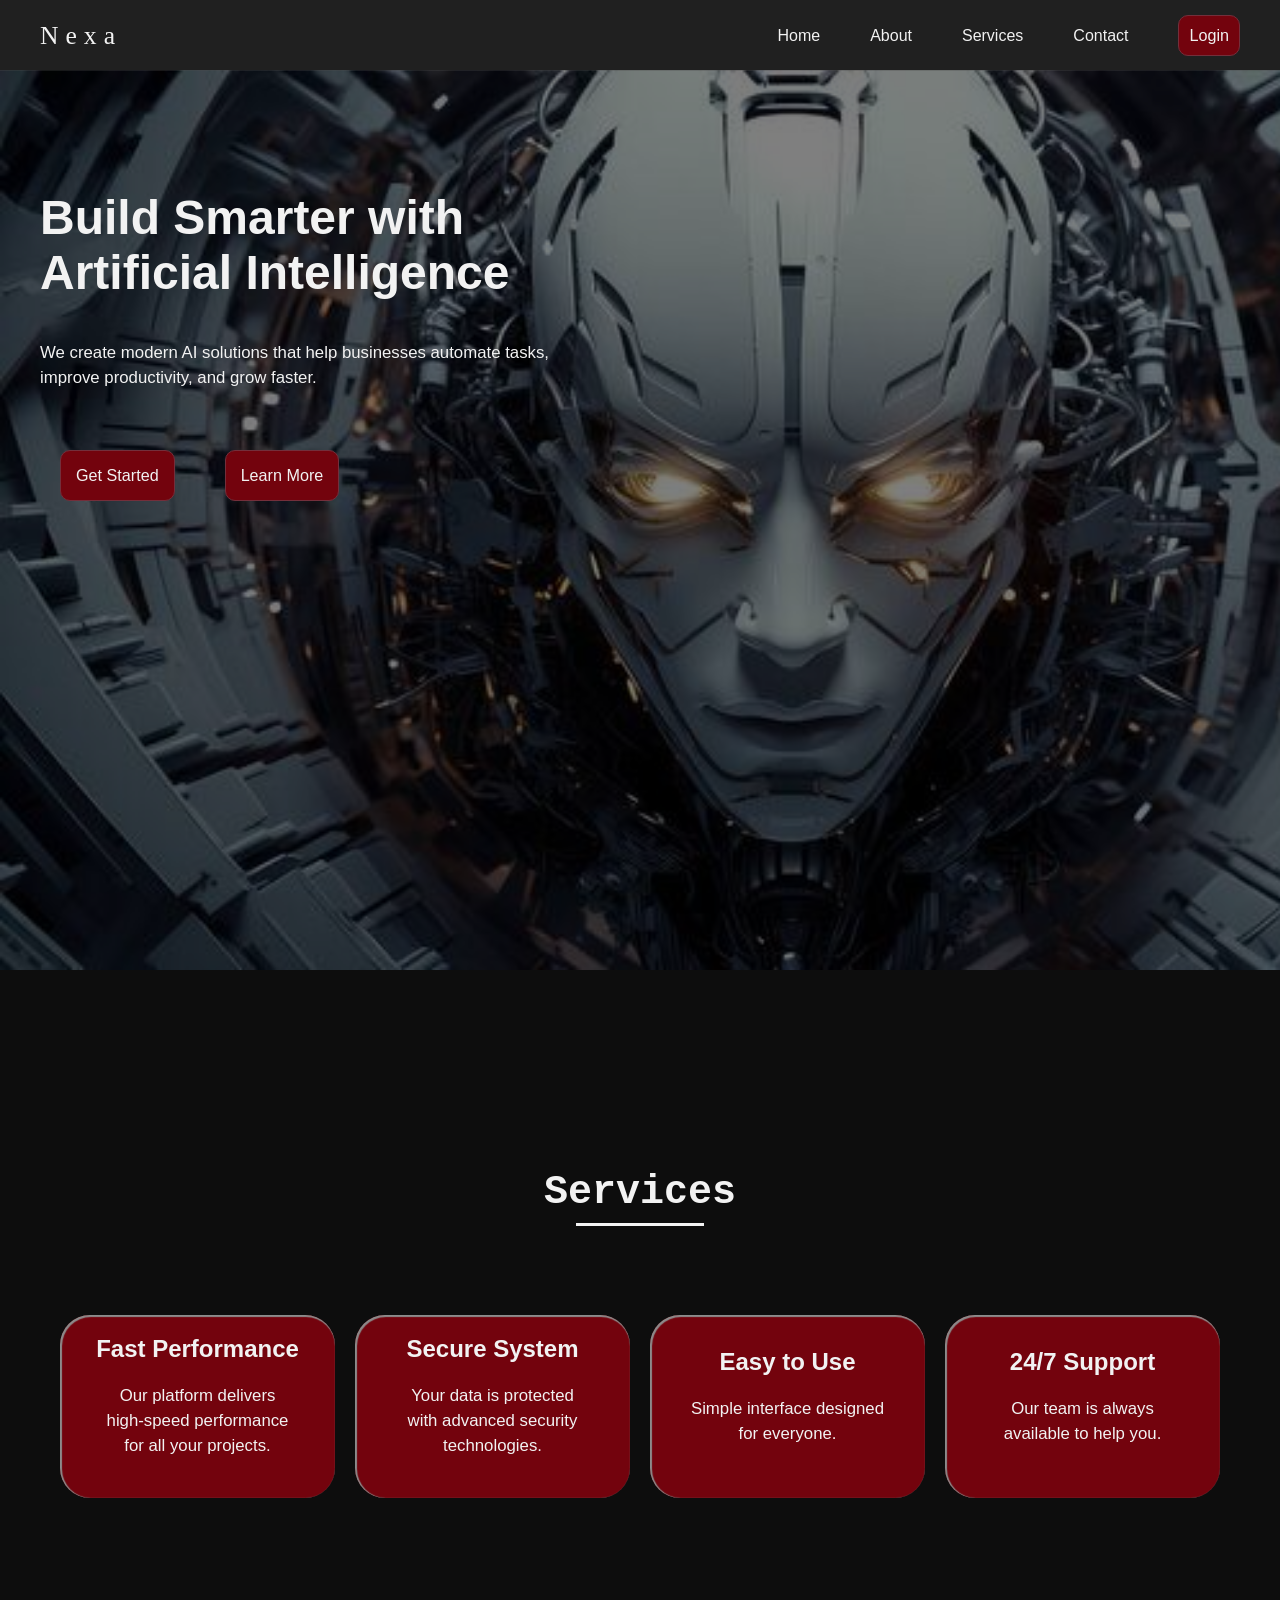
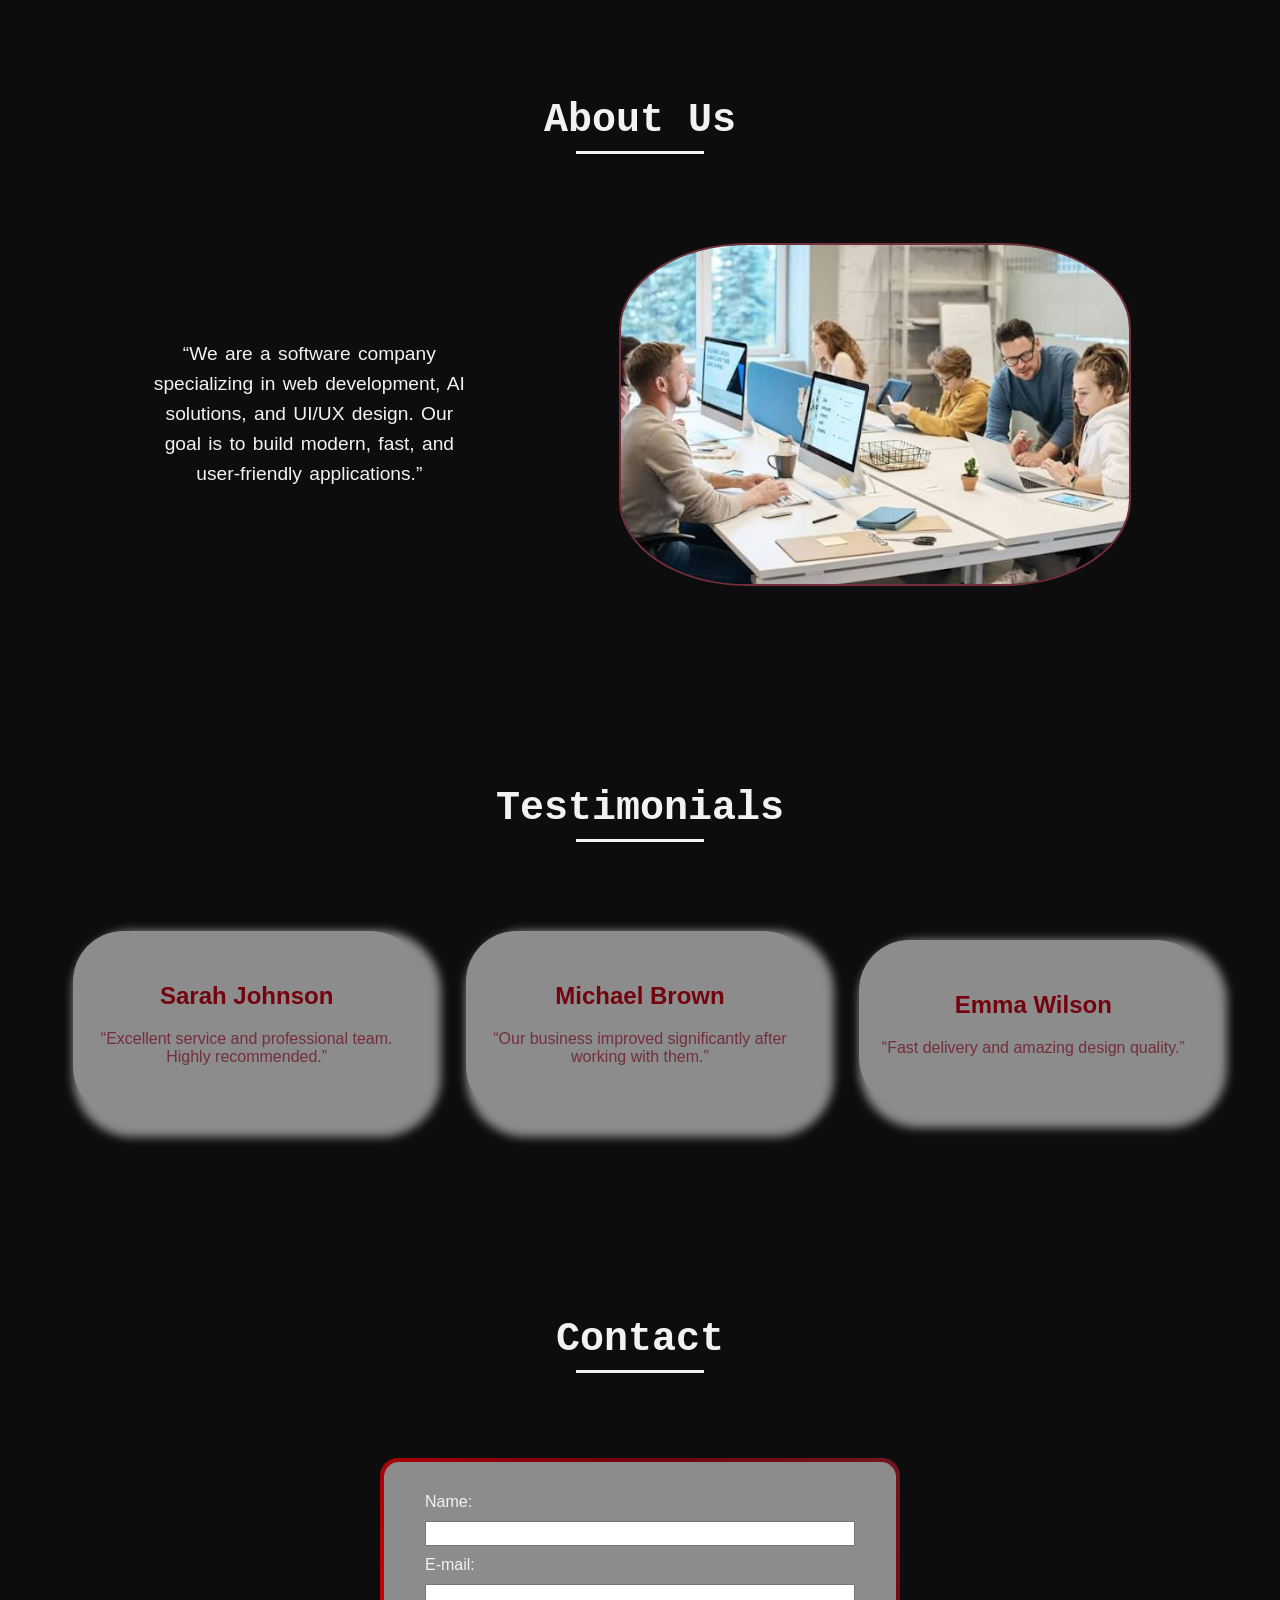
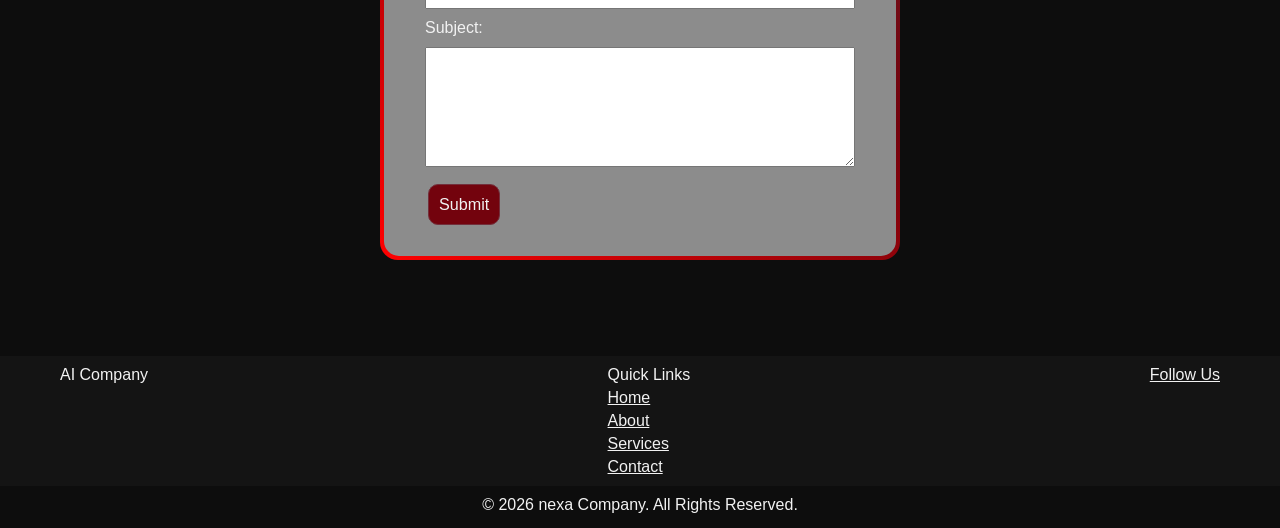
==== index.html @ d4a1c1ac "first upload" ====
<!DOCTYPE html>
<html lang="en">

<head>
    <meta charset="UTF-8">
    <meta name="viewport" content="width=device-width, initial-scale=1.0">
    <title>Nexa Company</title>
    <link rel="stylesheet" href="style.css">
</head>

<body>
    <header>
        <div class="logo">Nexa</div>
        <div class="nav-bar">
            <a href="#home">Home</a>
            <a href="#about">About</a>
            <a href="#services">Services</a>
            <a href="#contact">Contact</a>
            <a href="login.html"><button>Login</button></a>
        </div>

    </header>
    <div class="hero-section" id="home">
        <div class="overlay">
            <h1>Build Smarter with Artificial Intelligence</h1>
            <p>We create modern AI solutions that help businesses automate tasks, improve productivity, and grow faster.
            </p>
            <div class="btn">
                <button>Get Started</button>
                <button>Learn More</button>
            </div>
        </div>
    </div>
    <div class="Services" id="services">
        <div class="title">Services</div>
        <div class="cards">
            <div class="card">
                <h2>Fast Performance</h2>
                <p>Our platform delivers high-speed performance for all your projects.</p>
            </div>
            <div class="card">
                <h2>Secure System</h2>
                <p>Your data is protected with advanced security technologies.</p>
            </div>
            <div class="card">
                <h2>Easy to Use</h2>
                <p>Simple interface designed for everyone.</p>
            </div>
            <div class="card">
                <h2>24/7 Support</h2>
                <p>Our team is always available to help you.</p>
            </div>
        </div>
    </div>
    <div class="about" id="about">
        <div class="title">About Us</div>
        <div class="info">
            <q>We are a software company specializing in web development, AI solutions, and UI/UX design. Our goal is to
                build modern, fast, and user-friendly applications.</q>
            <img src="about.jpg" alt="">
        </div>
    </div>
    <div class="services"></div>
    <div class="statistics"></div>
    <div class="pricing"></div>
    <div class="testimonials">
        <div class="title">Testimonials</div>
        <div class="cards two">
            <div class="card-two">
                <h2>Sarah Johnson</h2>
                <q>Excellent service and professional team. Highly recommended.</q>
            </div>
            <div class="card-two">
                <h2>Michael Brown</h2>
                <q>Our business improved significantly after working with them.</q>
            </div>
            <div class="card-two">
                <h2>Emma Wilson</h2>
                <q>Fast delivery and amazing design quality.</q>
            </div>
        </div>
    </div>
    <div class="contact" id="contact">
        <div class="title">Contact</div>
        <form action="">
            <label for="name">Name: </label>
            <input type="text" name="name" id="name" required>
            <label for="email">E-mail: </label>
            <input type="email" name="email" id="email" required>
            <label for="subject">Subject: </label>
            <textarea name="sub" id="sybject" required></textarea>
            <button type="submit">Submit</button>
        </form>
    </div>
    <footer>
        <div class="company">AI Company</div>
        <div class="links">
            Quick Links
            <a href="#home">Home</a>
            <a href="#about">About</a>
            <a href="#services">Services</a>
            <a href="#contact">Contact</a>
        </div>
        <div class="follow">
            <a href="mailto:nexa45@gmail.com">Follow Us</a>
        </div>
    </footer>
    <div class="end">
        © 2026 nexa Company. All Rights Reserved.
    </div>
</body>

</html>
---- style.css ----
*{
    padding: 0;
    margin:0;
    box-sizing: border-box;
}
:root{
    --main-color:#0D0D0D;
    --secondary-color:#73030D;
    --secondary-shadow:#732F3B;
    --ternary-color:#8C8C8C;
    --text:#F2F2F2;
}
html{
    scroll-behavior: smooth;
    font-size: 16px;
    background-color: var(--main-color);
    color: var(--text);
    font-family: Arial, Helvetica, sans-serif;
    font-weight: 500;
    
}
header{
    padding:15px 40px;
    display: flex;
    justify-content: space-between;
    align-items: center;
    background-color: rgb(77, 77, 77,0.3);
    position: fixed;
    top: 0;
    left: 0;
    width: 100%;
    z-index: 100;
}
.logo{
    font-size: 1.6rem;
    font-family: fantasy;
    letter-spacing: 7px;
}
.nav-bar{
    display: flex;
    justify-content: space-between;
    align-items: center;
    gap:50px;
    
   
}
.nav-bar a{
    color:var(--text);
    text-decoration: none;
}
button{
    padding: 10px;
    background-color: var(--secondary-color);
    border: 1px solid var(--secondary-shadow);
    color: var(--text);
    border-radius: 10px;
    font-size: 1.01rem;
    cursor: pointer;
}
.nav-bar a:hover{
    color:var(--secondary-shadow)
}
button:hover{
    scale: 1.1;
    background-color: #F2F2F2;
    color: var(--secondary-color);
}
.hero-section{
    width: 100vw;
    height: 100vh;
    margin-top: 70px;
    background-image: url(abstract-wallpaper-with-robotic-edge-3d-design-elements-ai-generated-photo.jpg);
    background-repeat: no-repeat;
    background-size: cover;
    
}
.hero-section .overlay{
    width: 100vw;
    height: 100vh;
    background-color: rgb(0, 0, 0,0.5);
    display: flex;
    justify-content:flex-start;
    flex-direction: column;
}
.overlay h1 ,p{
    width: 50%;
    padding:20px 40px;
}
h1{
    margin-top: 100px;
    font-size: 3rem;
}
p{
    font-size: 1.05rem;
    line-height: 25px;
}
.overlay .btn{
   margin:40px 10px;
  display: flex;
  flex-direction: row;
}
.btn button{
    margin-left: 50px;
    padding: 15px;
    
}
/* .hero-section img{
    max-width: 100%;
} */
.title{
    text-align: center;
    margin-top: 200px;
    font-size: 2.5rem;
    font-family: monospace;
    font-weight: 900;
    position: relative;
}
.title::after{
    content: '';
    position: absolute;
    width:10%;
    height: 3px;
    background-color: #F2F2F2;
    left: 45%;
    bottom: -11px;
}
.cards{
    margin: 100px 60px 0px 60px ;
    display: grid;
    grid-template-columns: 1fr 1fr 1fr 1fr;
    column-gap: 20px ;
}
.card {
    padding: 20px 0;
    background-color: var(--secondary-color);
    border-radius: 30px;
    display: flex;
    flex-direction: column;
    justify-content: center;
    align-items: center;
    box-shadow: 1px 1px 1px 1px var(--ternary-color) inset ;
    transition: all 1s;
}
.card h2{
    text-align: center;
}
.card p{
    width: 100%;
    text-align: center;
}
.card:hover{
    transform: translateY(20px);
}
.about{
    margin-top: 30px;
}
.about .info {
    display: flex;
    margin:100px auto;
    flex-direction: row;
    justify-content: space-evenly;
    align-items: center;
}
.about .info q{
    width: 25%;
    font-size: 1.2rem;
    text-align: center;
    line-height: 30px;
    word-spacing: 2px;
    filter: saturate(200%);
}
.info img{
    width:40%;
    border: 2px solid var(--secondary-shadow);
    border-radius: 25%;
}
.two {
    display: flex;
    flex-direction: row;
    justify-content: center;
    align-items: center;
}
.card-two{
    width: 30%;
   display: flex;
   flex-direction: column;
   justify-content: center;
    align-items: center;
    background-color: var(--ternary-color);
    color: var(--secondary-color);
    padding: 50px 20px;
    margin:auto;
    border: 1px solid var(--ternary-color);
    border-radius: 50px;
    box-shadow: 10px 10px 10px 10px var(--ternary-color) ;
}
.card-two q{
padding-top: 20px;
text-align: center;
color: var(--secondary-shadow);
    }
    
.contact form {
    width:40vw;
    background-color: var(--ternary-color);
        /* background-image: linear-gradient(to left , var(--ternary-color) , var(--secondary-color)); */
       margin:100px auto;
    padding: 30px 40px;
    display: flex;
    flex-direction: column;
    justify-content:space-between;
    gap: 10px;
    align-items: flex-start;
    border: 1px solid transparent;
    border-radius: 15px;
    /* border-image: linear-gradient(red, blue) 1; */
    /* box-shadow: 1px 1px 10px 5px var(--secondary-shadow) ; */
    position: relative;
}
.contact form::before{
    content: "";
    position: absolute;
    inset: -5px;
    background: linear-gradient(45deg,red,var(--secondary-color), var(--secondary-shadow),var(--ternary-color));
    border-radius:18px;
    z-index: -1;
    background-size: 300%;
    animation: bordermove 3s linear infinite;
}
@keyframes bordermove {
    0%{
        background-position: 0% 50%;
    }
    100%{
        background-position: 300% 50%;
    }
}
form input , textarea {
    width: 100%;
    padding: 5px 10px;
    color: var(--secondary-color);
}
form input , textarea:hover{
  
    outline-color: var(--secondary-color);
}
form input{
    height: 25px;
    
}
form textarea{
    height: 120px;
}
form button{
    margin-left: 3px;
    margin-top: 7px;
}
footer{
    width: 100vw;
    display: flex;
    flex-direction: rows;
    justify-content: space-between;
    align-items: flex-start;
    padding: 10px 60px;
    background-color: rgb(77, 77, 77,0.1);

}
footer .links{
    display: flex;
    flex-direction: column;
    
}
.links a{
    padding-top: 5px;
}
a{
    /* text-decoration: none; */
    color: #F2F2F2;
}
a:hover{
    color: var(--secondary-shadow);
}
.end{
    margin: 10px auto;
    text-align: center;
}


/* login */
.login{
    background-color: var(--text);
    height: 100vh;
    width: 100vw;
    display: flex;
    flex-direction: column;
    justify-content: center;
}
.login form{
    background-color: var(--ternary-color);
    width: 30%;
    height: 400px;
    margin: auto ;
    padding: 50px;
    display: flex;
    flex-direction: column;
    justify-content: center;
    gap:15px;
    border: 1px solid var(--ternary-color);
    border-radius: 10px;
}
.login input{
    color: var(--secondary-color);
}
.login button{
    width: 20%;
    align-self: center;
}
.login:focus{
    outline-color: var(--secondary-color);
}
.login .title{
    color: var(--secondary-color);
    margin-top: 60px;
}


@media (min-width:601px) and (max-width:900px) {
    .nav-bar{
    display: flex;
    justify-content: space-between;
    align-items: center;
    gap:50px;
   
}
.contact form {
    width:50vw;
}
.cards{
    margin: 100px 30px 0px 30px ;
}
.card-two{
    width:29%;
}
.login form{
    width: 50%;
}
}
@media (min-width:301px) and (max-width:600px) {
    .nav-bar{
    display: flex;
    justify-content: space-between;
    align-items: center;
    gap:30px;
    
   
}
.title{
    margin-top: 100px;
}
.overlay h1 ,p{
    width: 100%;
}
.contact form {
    width:80vw;
}
.cards{
    margin: 100px 30px 0px 30px ;
    grid-template-columns: 1fr 1fr ;
    grid-template-rows: 1fr 1fr ;
    row-gap: 20px;
}
.two {
    display: flex;
    flex-direction: column;
    justify-content: center;
    align-items: center;
}
.card-two{
    width:80%;
    padding: 30px;
    margin: 10px auto;
}

.about .info q{
    width: 45%;
    font-size: 1.1rem;
}
.info img{
    width:45%;
}

.login form{
    width: 70%;
}
}
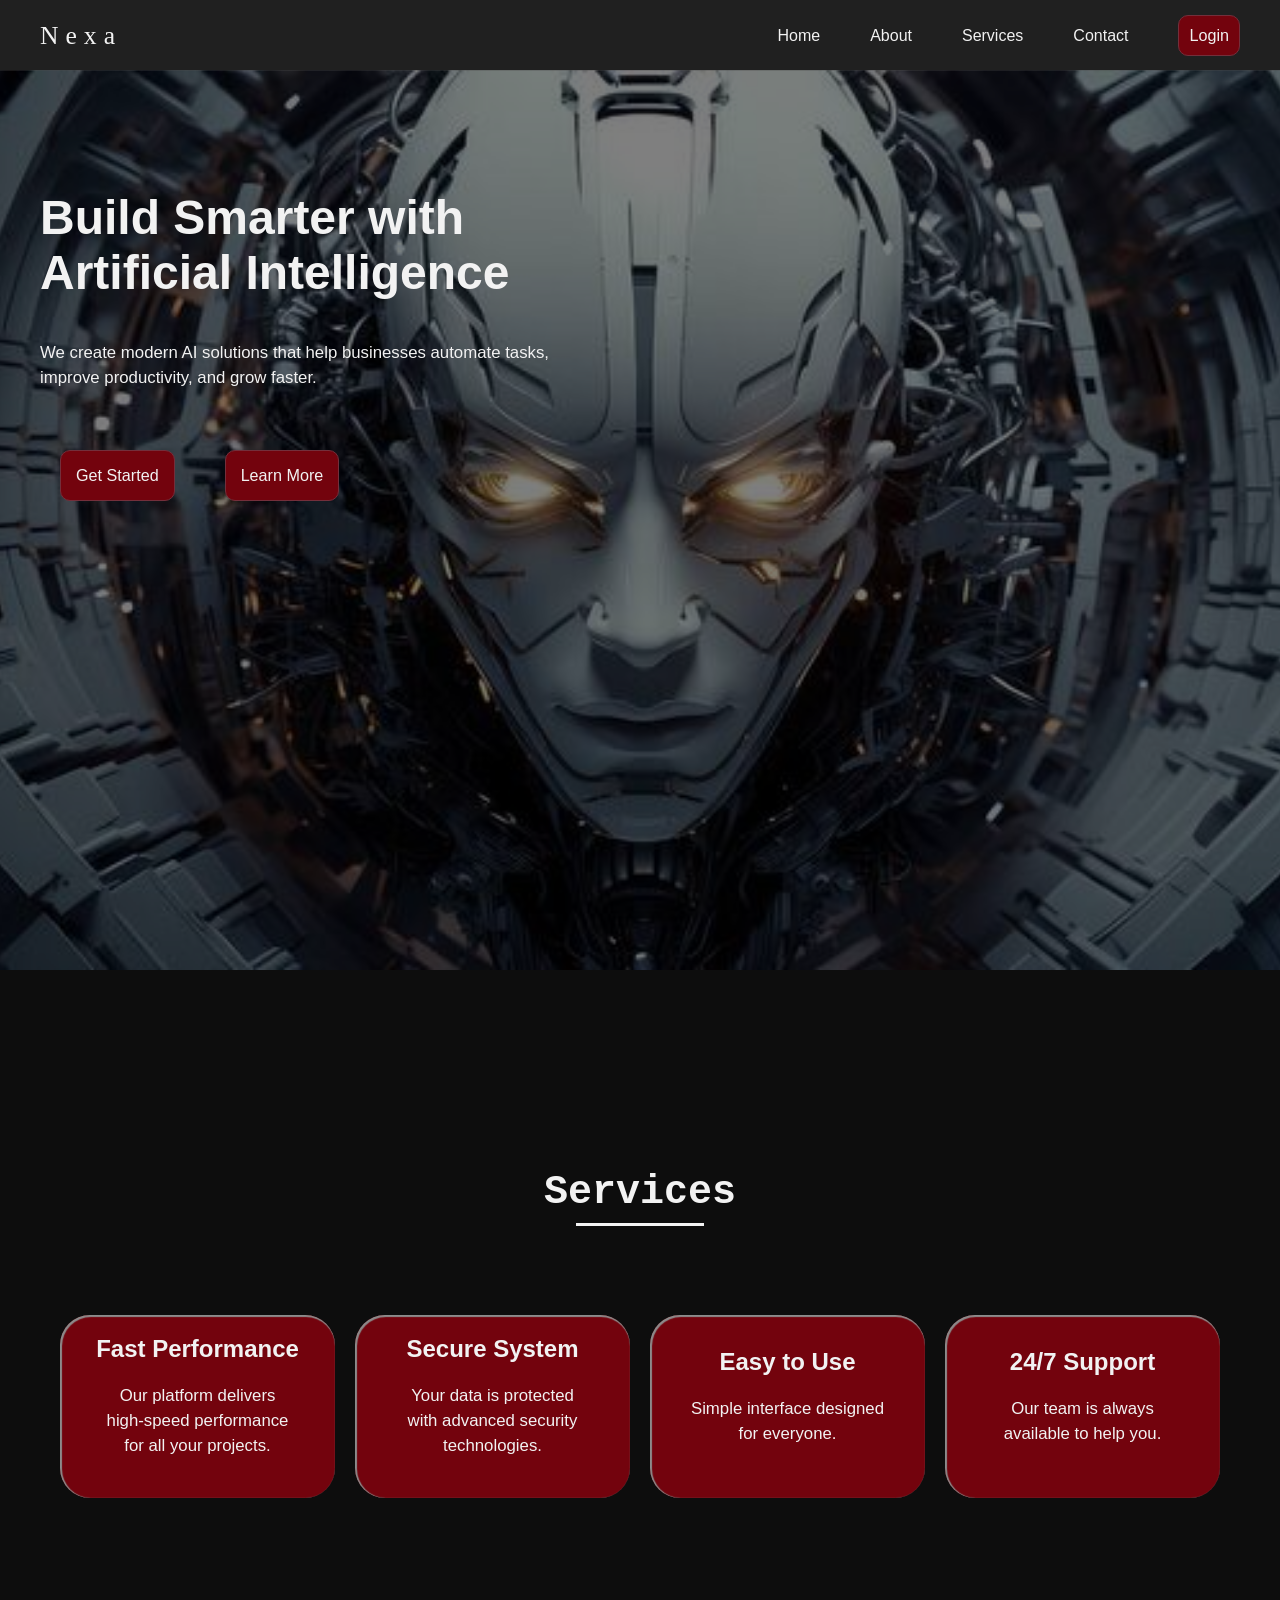
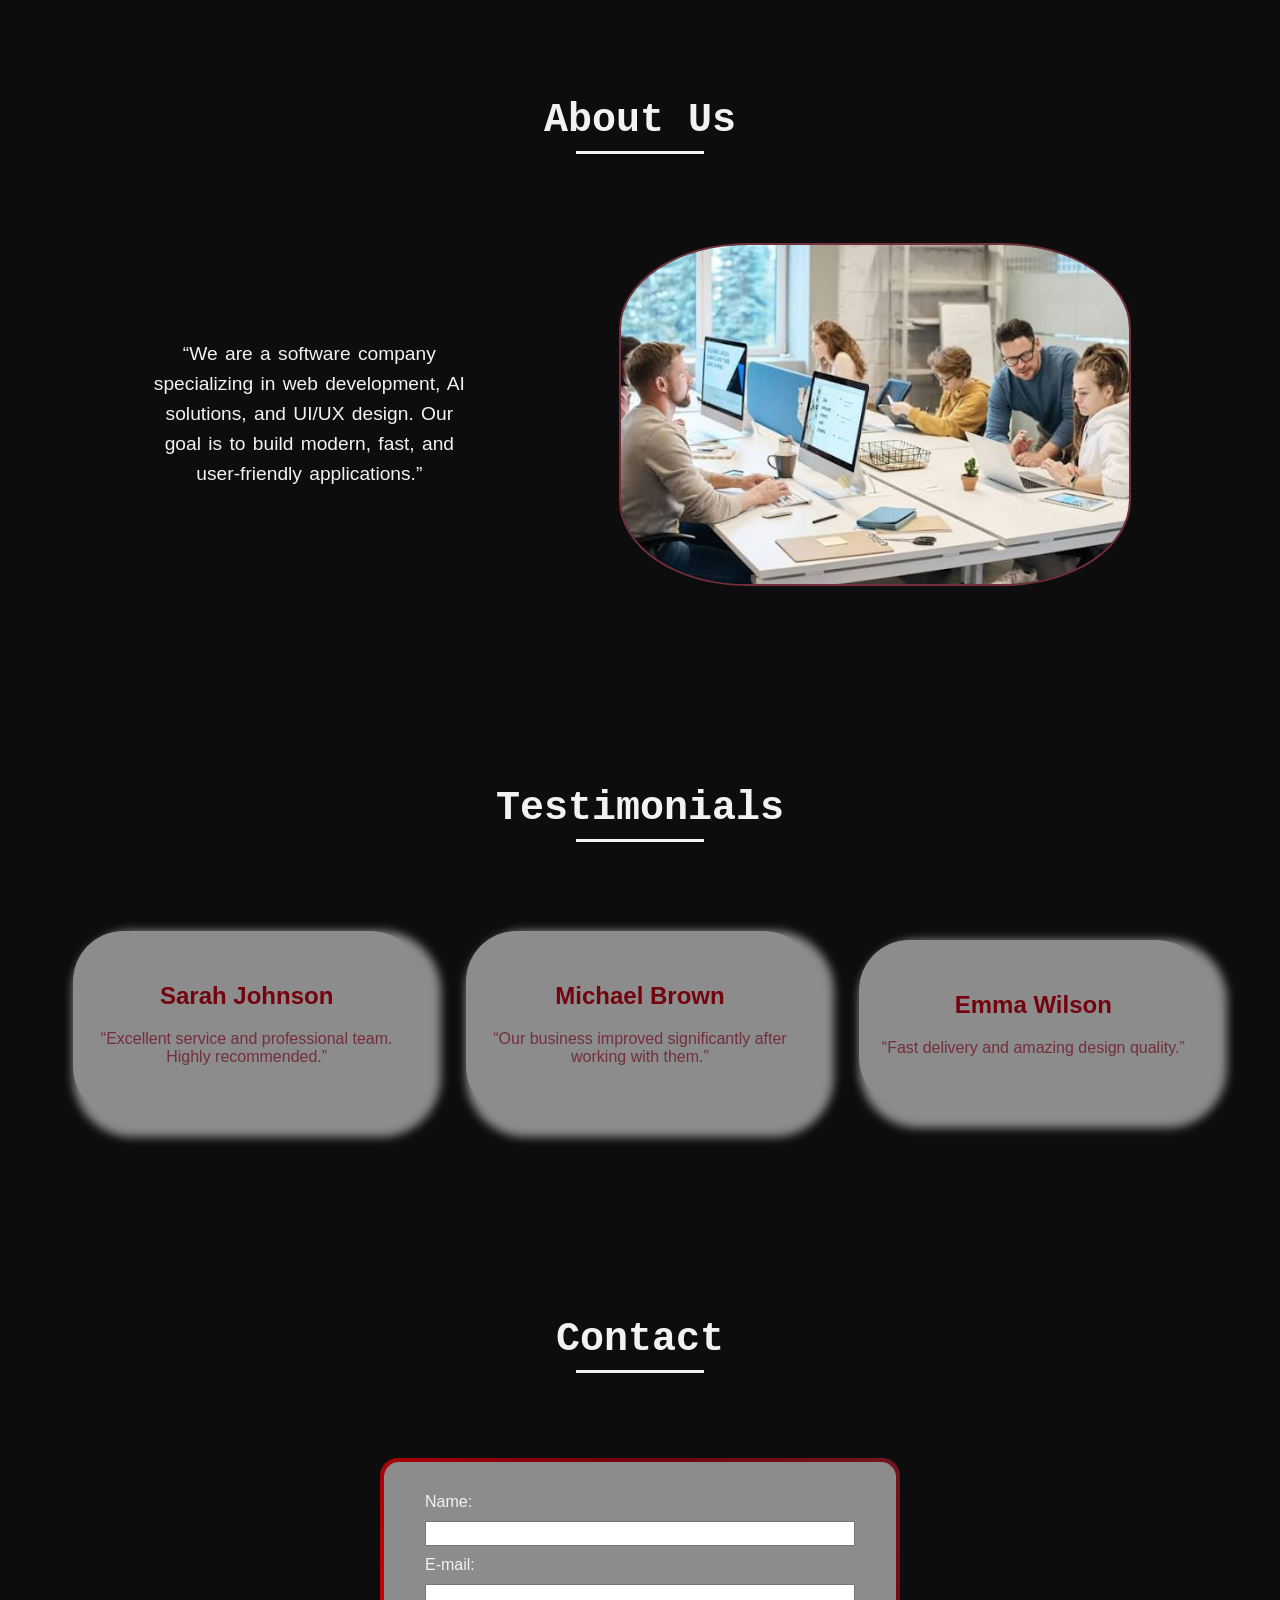
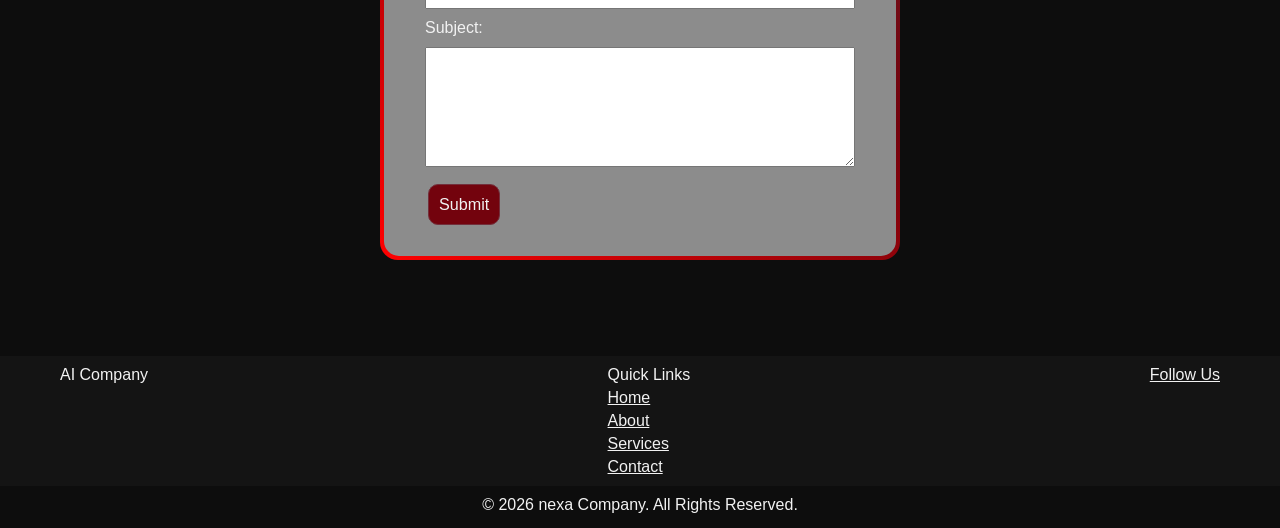
==== commit ab84c74f: "second update" ====
--- a/index.html
+++ b/index.html
@@ -26,8 +26,8 @@
             <p>We create modern AI solutions that help businesses automate tasks, improve productivity, and grow faster.
             </p>
             <div class="btn">
-                <button>Get Started</button>
-                <button>Learn More</button>
+                <a href="#contact"><button>Get Started</button></a>
+                <a href="#about"><button>Learn More</button></a>
             </div>
         </div>
     </div>
--- a/style.css
+++ b/style.css
@@ -66,12 +66,12 @@
     color: var(--secondary-color);
 }
 .hero-section{
-    width: 100vw;
     height: 100vh;
     margin-top: 70px;
     background-image: url(abstract-wallpaper-with-robotic-edge-3d-design-elements-ai-generated-photo.jpg);
     background-repeat: no-repeat;
     background-size: cover;
+    background-position: center;
     
 }
 .hero-section .overlay{
@@ -344,6 +344,9 @@
 .login form{
     width: 50%;
 }
+h1{
+    margin-top: 110px;
+}
 }
 @media (min-width:301px) and (max-width:600px) {
     .nav-bar{
@@ -392,5 +395,8 @@
 .login form{
     width: 70%;
 }
-}
-
+h1{
+    margin-top: 150px;
+}
+}
+
